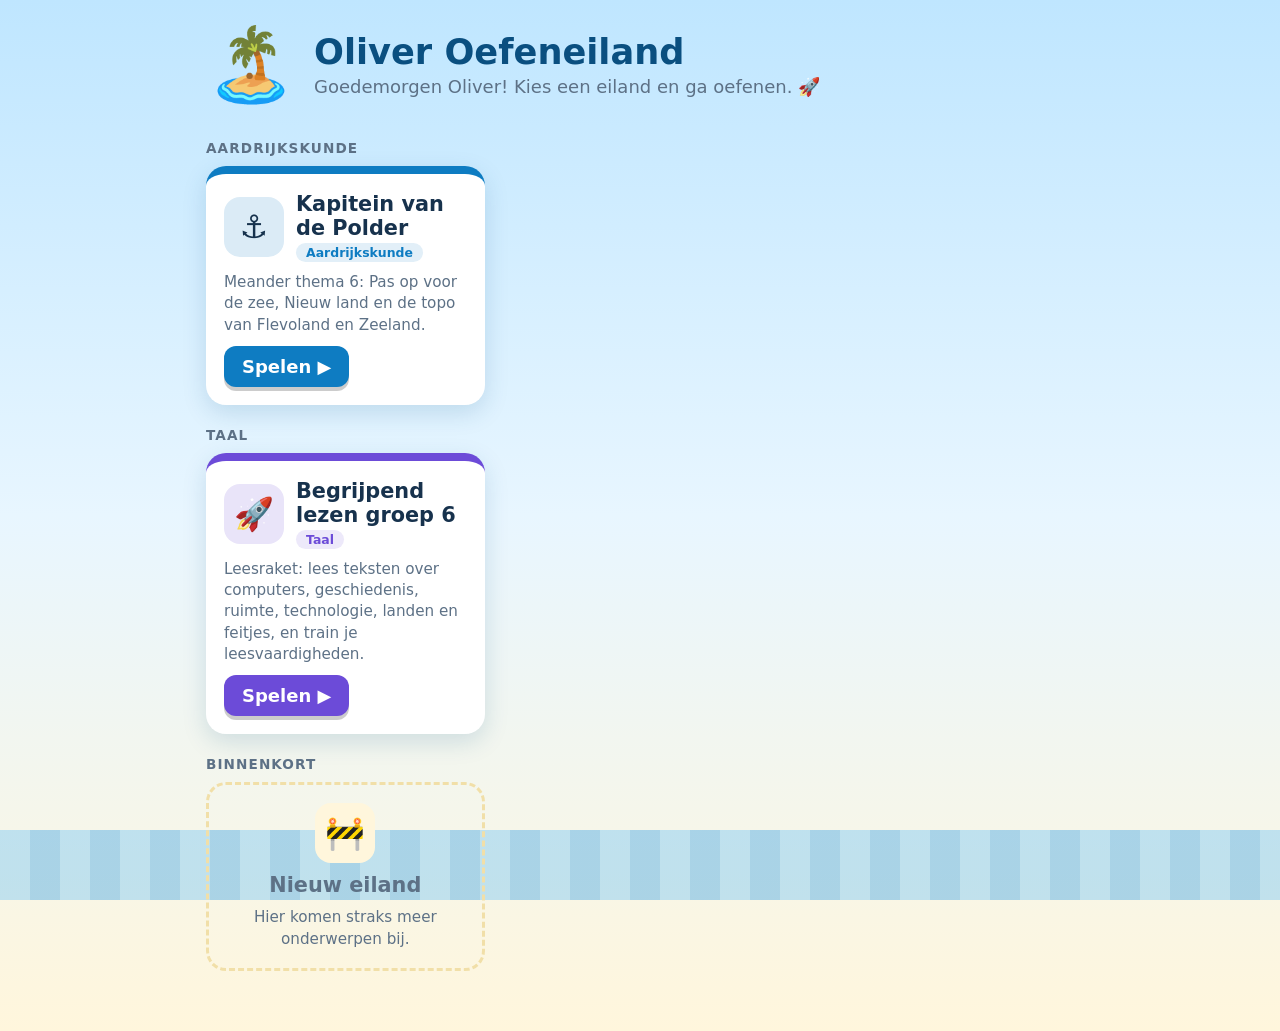
==== index.html @ 2e1a2558 "Voeg Oliver school project toe Begrijpend lezen groep 6, Kapitein van de Polder en de startpagina.  " ====
<!DOCTYPE html>
<html lang="nl">
<head>
  <meta charset="UTF-8">
  <meta name="viewport" content="width=device-width, initial-scale=1, viewport-fit=cover">
  <meta name="theme-color" content="#0e7cc2">
  <meta name="apple-mobile-web-app-capable" content="yes">
  <title>Oliver Oefeneiland</title>
  <style>
    :root {
      --sea: #0e7cc2;
      --sea-dark: #0a4f80;
      --sea-light: #d9f0ff;
      --sand: #fff6dc;
      --sand-dark: #f1dfa8;
      --green: #2fb36b;
      --text: #17324d;
      --muted: #5d7186;
      --card: #ffffff;
      --shadow: 0 8px 24px rgba(10, 79, 128, .15);
      color-scheme: light;
    }
    * { box-sizing: border-box; }
    body {
      margin: 0; min-height: 100vh; color: var(--text);
      font-family: "Trebuchet MS", "Segoe UI", system-ui, sans-serif; font-size: 18px;
      background: linear-gradient(180deg, #bfe6ff 0%, #e8f6ff 50%, var(--sand) 100%);
    }
    .wrap { max-width: 900px; margin: 0 auto; padding-inline: 16px; padding-block: 0 60px; }

    /* ---------- kop ---------- */
    .hero { display: flex; align-items: center; gap: 18px; padding-block: 28px 18px; }
    .hero-island { font-size: 4.5rem; line-height: 1; animation: bob 3s ease-in-out infinite; }
    @keyframes bob { 50% { transform: translateY(-6px) rotate(-3deg); } }
    .hero h1 { margin: 0; font-size: 2.2rem; color: var(--sea-dark); text-wrap: balance; }
    .hero p { margin: 4px 0 0; color: var(--muted); }

    .sea { position: fixed; left: 0; right: 0; bottom: 0; height: 70px; z-index: -1; opacity: .45;
      background: repeating-linear-gradient(90deg, #7cc8f5 0 30px, #4aa9e6 30px 60px); animation: flow 8s linear infinite; }
    @keyframes flow { to { background-position: 120px 0; } }

    /* ---------- tegels ---------- */
    .vak { margin: 22px 0 10px; font-size: .85rem; text-transform: uppercase; letter-spacing: .08em; color: var(--muted); }
    .tiles { display: grid; grid-template-columns: repeat(auto-fill, minmax(260px, 1fr)); gap: 16px; }
    .tile {
      display: flex; flex-direction: column; gap: 10px; min-width: 0;
      background: var(--card); border-radius: 20px; padding: 18px; box-shadow: var(--shadow);
      text-decoration: none; color: inherit; border-top: 8px solid var(--tile, var(--sea));
      transition: transform .15s;
    }
    .tile:hover, .tile:focus-visible { transform: translateY(-4px) rotate(-.5deg); }
    .tile:focus-visible { outline: 3px solid var(--tile, var(--sea)); outline-offset: 3px; }
    .tile-head { display: flex; align-items: center; gap: 12px; }
    .tile-emoji {
      flex-shrink: 0; width: 60px; height: 60px; border-radius: 16px; display: grid; place-items: center;
      font-size: 2rem; background: color-mix(in srgb, var(--tile, var(--sea)) 15%, white);
    }
    .tile h2 { margin: 0; font-size: 1.3rem; text-wrap: balance; }
    .chip { display: inline-block; font-size: .78rem; font-weight: bold; color: var(--tile, var(--sea));
      background: color-mix(in srgb, var(--tile, var(--sea)) 12%, white); border-radius: 999px; padding: 2px 10px; }
    .tile p { margin: 0; color: var(--muted); font-size: .95rem; line-height: 1.4; }
    .stats { list-style: none; margin: 0; padding: 10px 12px; background: var(--sand); border-radius: 12px; font-size: .9rem; display: grid; gap: 3px; }
    .bar { height: 10px; border-radius: 99px; background: #e3edf5; overflow: hidden; }
    .bar span { display: block; height: 100%; background: var(--green); border-radius: 99px; transition: width .6s; }
    .play { margin-top: auto; align-self: flex-start; background: var(--tile, var(--sea)); color: #fff; font-weight: bold;
      border-radius: 12px; padding: 10px 18px; box-shadow: 0 4px 0 rgba(0,0,0,.2); }

    .tile.soon { border: 3px dashed var(--sand-dark); border-top-width: 3px; background: transparent; box-shadow: none; justify-content: center; text-align: center; color: var(--muted); }
    .tile.soon .tile-emoji { margin: 0 auto; background: var(--sand); }

    @media (max-width: 560px) {
      body { font-size: 16px; }
      .hero { padding-block: 18px 8px; }
      .hero-island { font-size: 3.2rem; }
      .hero h1 { font-size: 1.6rem; }
    }
    @media (prefers-reduced-motion: reduce) { * { animation: none !important; transition: none !important; } }
  </style>
</head>
<body>
  <div class="sea" aria-hidden="true"></div>
  <main class="wrap">
    <header class="hero">
      <div class="hero-island">🏝️</div>
      <div>
        <h1>Oliver Oefeneiland</h1>
        <p id="greeting">Kies een eiland en ga oefenen!</p>
      </div>
    </header>

    <div id="tiles"></div>
  </main>

  <script src="onderwerpen.js"></script>
  <script>
    const esc = s => String(s).replace(/[&<>"]/g, c => ({ '&': '&amp;', '<': '&lt;', '>': '&gt;', '"': '&quot;' }[c]));

    const uur = new Date().getHours();
    const groet = uur < 12 ? 'Goedemorgen' : uur < 18 ? 'Goedemiddag' : 'Goedenavond';
    document.getElementById('greeting').textContent = `${groet} Oliver! Kies een eiland en ga oefenen. 🚀`;

    function tegel(o) {
      let v = null;
      try { v = o.voortgang ? o.voortgang() : null; } catch { v = null; }
      return `<a class="tile" href="${esc(o.link)}" style="--tile:${esc(o.kleur || '#0e7cc2')}">
        <div class="tile-head">
          <div class="tile-emoji">${o.emoji || '📘'}</div>
          <div><h2>${esc(o.titel)}</h2><span class="chip">${esc(o.vak)}</span></div>
        </div>
        <p>${esc(o.uitleg || '')}</p>
        ${v ? `<div class="bar" title="${v.procent}% klaar"><span style="width:${v.procent}%"></span></div>
               <ul class="stats">${v.regels.map(r => `<li>${esc(r)}</li>`).join('')}</ul>` : ''}
        <span class="play">${v && v.procent > 0 ? 'Verder spelen ▶' : 'Spelen ▶'}</span>
      </a>`;
    }

    // Groepeer de tegels per vak, in de volgorde waarin ze in onderwerpen.js staan
    const vakken = [...new Set(ONDERWERPEN.map(o => o.vak))];
    document.getElementById('tiles').innerHTML = vakken.map(vak => `
      <h3 class="vak">${esc(vak)}</h3>
      <div class="tiles">
        ${ONDERWERPEN.filter(o => o.vak === vak).map(tegel).join('')}
      </div>`).join('') + `
      <h3 class="vak">Binnenkort</h3>
      <div class="tiles">
        <div class="tile soon">
          <div class="tile-emoji">🚧</div>
          <h2>Nieuw eiland</h2>
          <p>Hier komen straks meer onderwerpen bij.</p>
        </div>
      </div>`;
  </script>
</body>
</html>
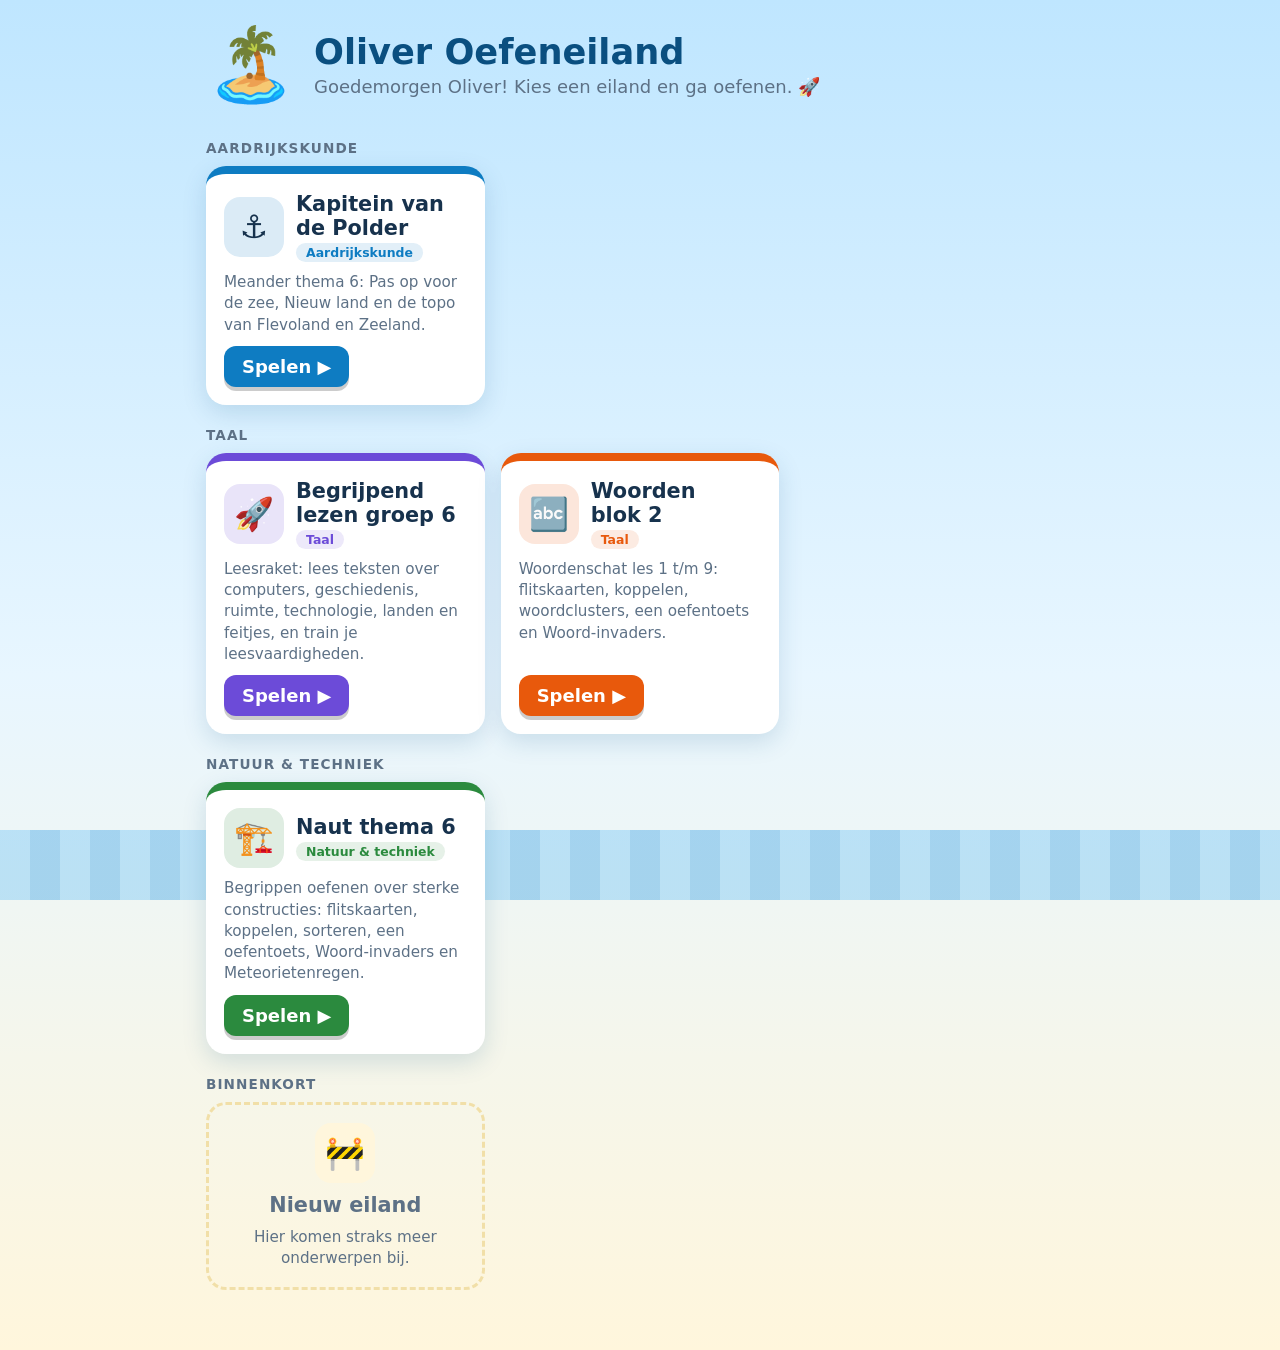
==== commit a13c820f: "Zet versienummers achter scripts en stylesheets tegen oude versies uit de cache Co-Authored-By: Clau" ====
--- a/index.html
+++ b/index.html
@@ -91,7 +91,7 @@
     <div id="tiles"></div>
   </main>
 
-  <script src="onderwerpen.js"></script>
+  <script src="onderwerpen.js?v=7020f00b"></script>
   <script>
     const esc = s => String(s).replace(/[&<>"]/g, c => ({ '&': '&amp;', '<': '&lt;', '>': '&gt;', '"': '&quot;' }[c]));
 
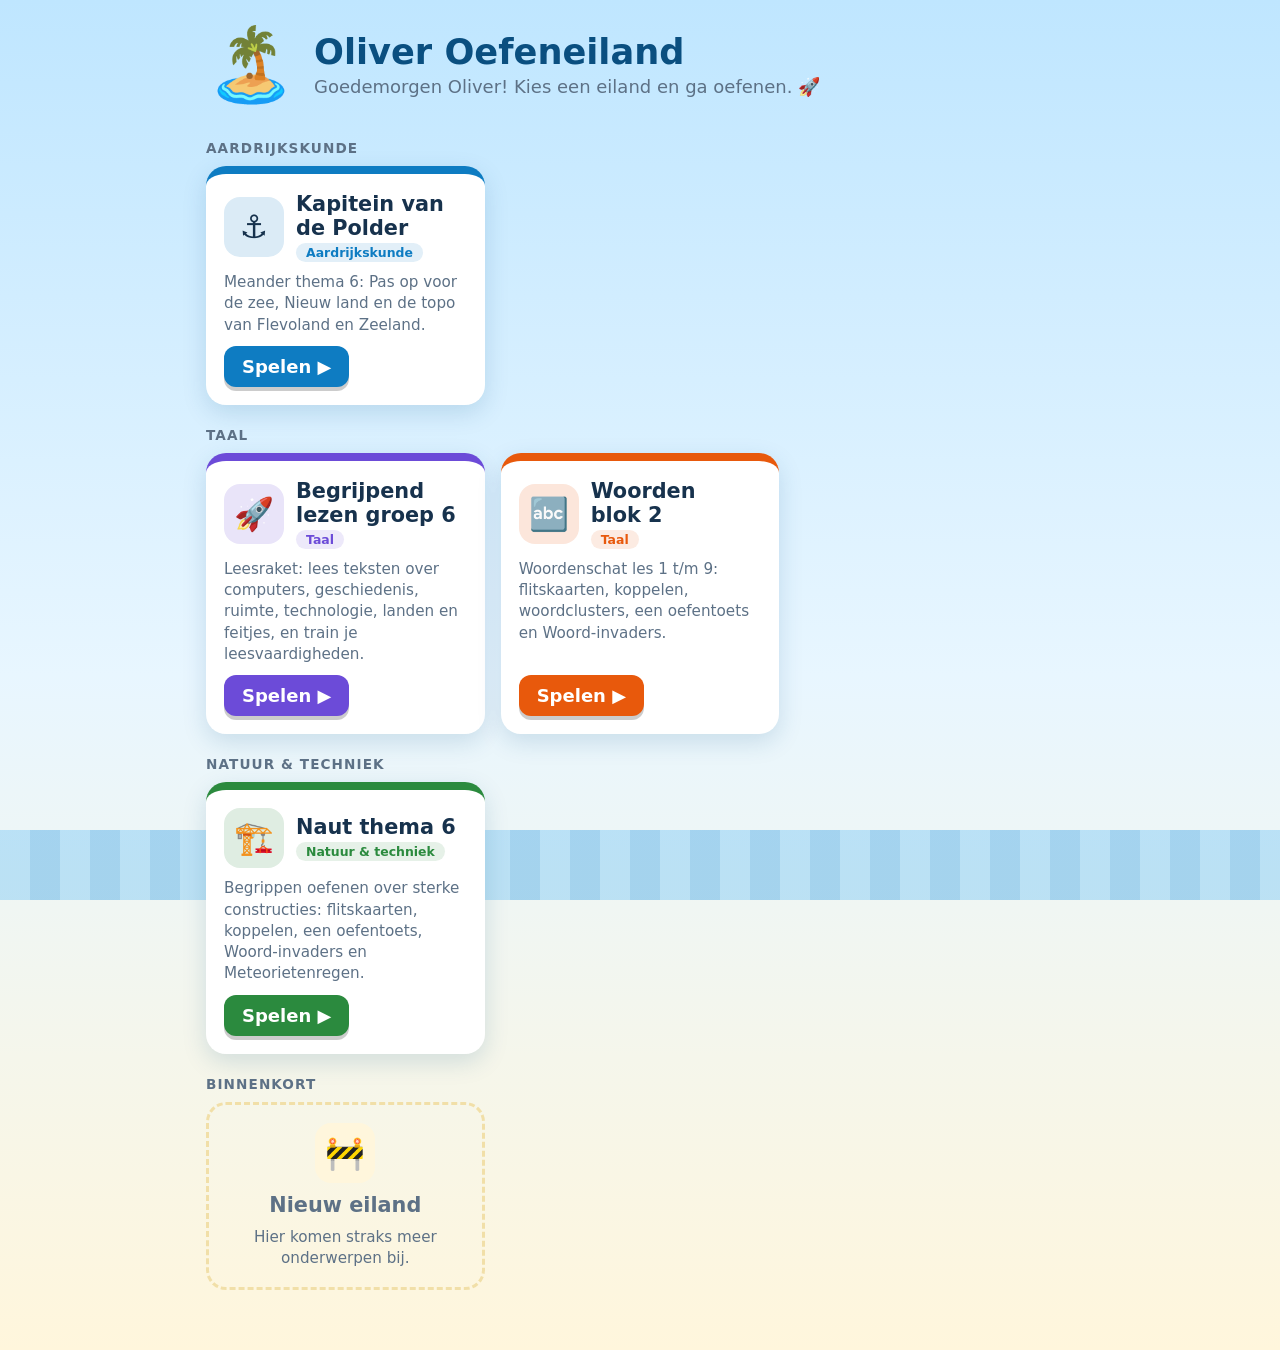
==== commit 20c1de0a: "Haal Sorteren en 'Wat hoort bij elkaar?' weg uit Naut thema 6 Co-Authored-By: Claude Opus 5.5 <norep" ====
--- a/index.html
+++ b/index.html
@@ -91,7 +91,7 @@
     <div id="tiles"></div>
   </main>
 
-  <script src="onderwerpen.js?v=7020f00b"></script>
+  <script src="onderwerpen.js?v=e3800f32"></script>
   <script>
     const esc = s => String(s).replace(/[&<>"]/g, c => ({ '&': '&amp;', '<': '&lt;', '>': '&gt;', '"': '&quot;' }[c]));
 
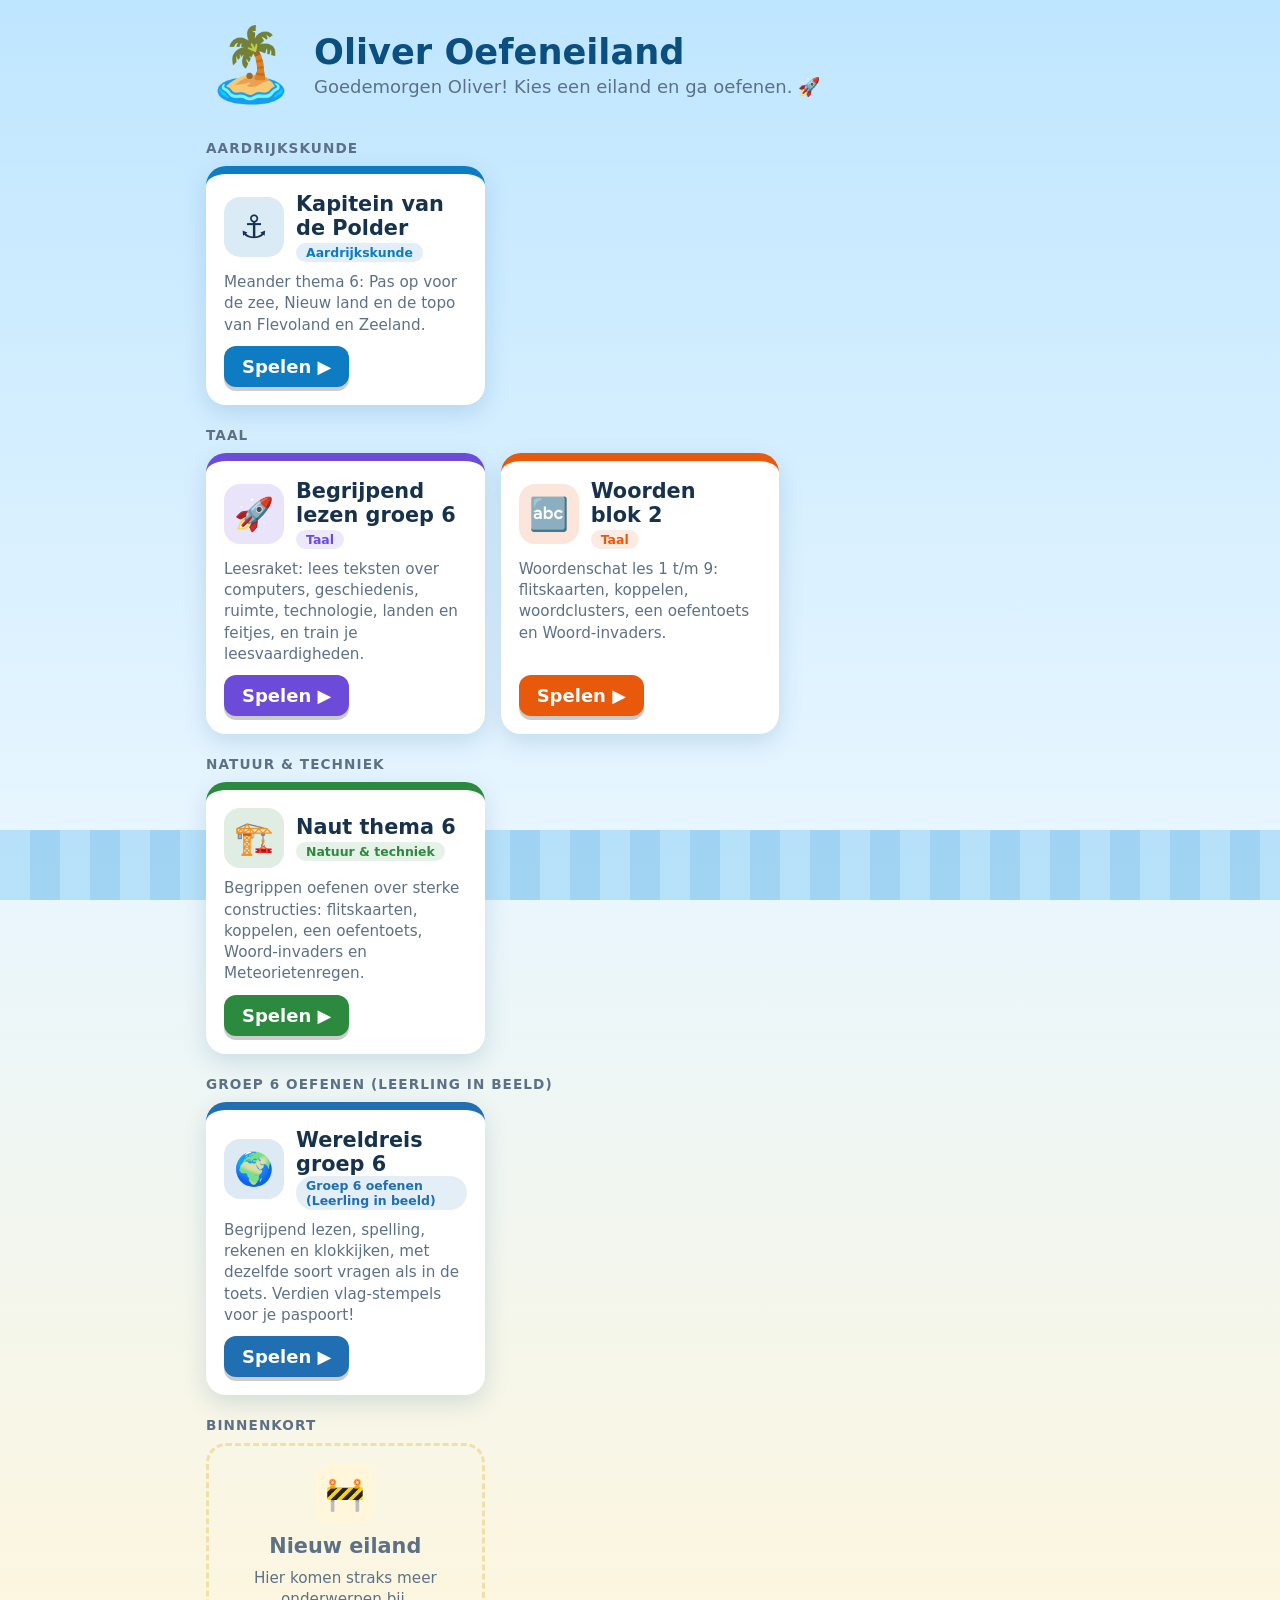
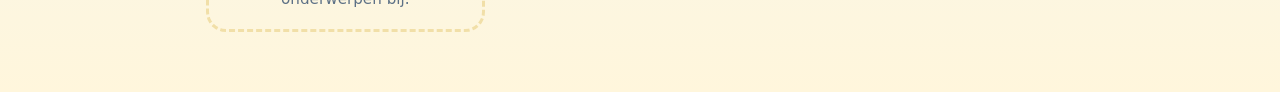
==== commit a81e4233: "Wereldreis groep 6: oefenen voor Leerling in beeld Begrijpend lezen (12 teksten met regelnummers, vr" ====
--- a/index.html
+++ b/index.html
@@ -91,7 +91,7 @@
     <div id="tiles"></div>
   </main>
 
-  <script src="onderwerpen.js?v=e3800f32"></script>
+  <script src="onderwerpen.js?v=50b39874"></script>
   <script>
     const esc = s => String(s).replace(/[&<>"]/g, c => ({ '&': '&amp;', '<': '&lt;', '>': '&gt;', '"': '&quot;' }[c]));
 
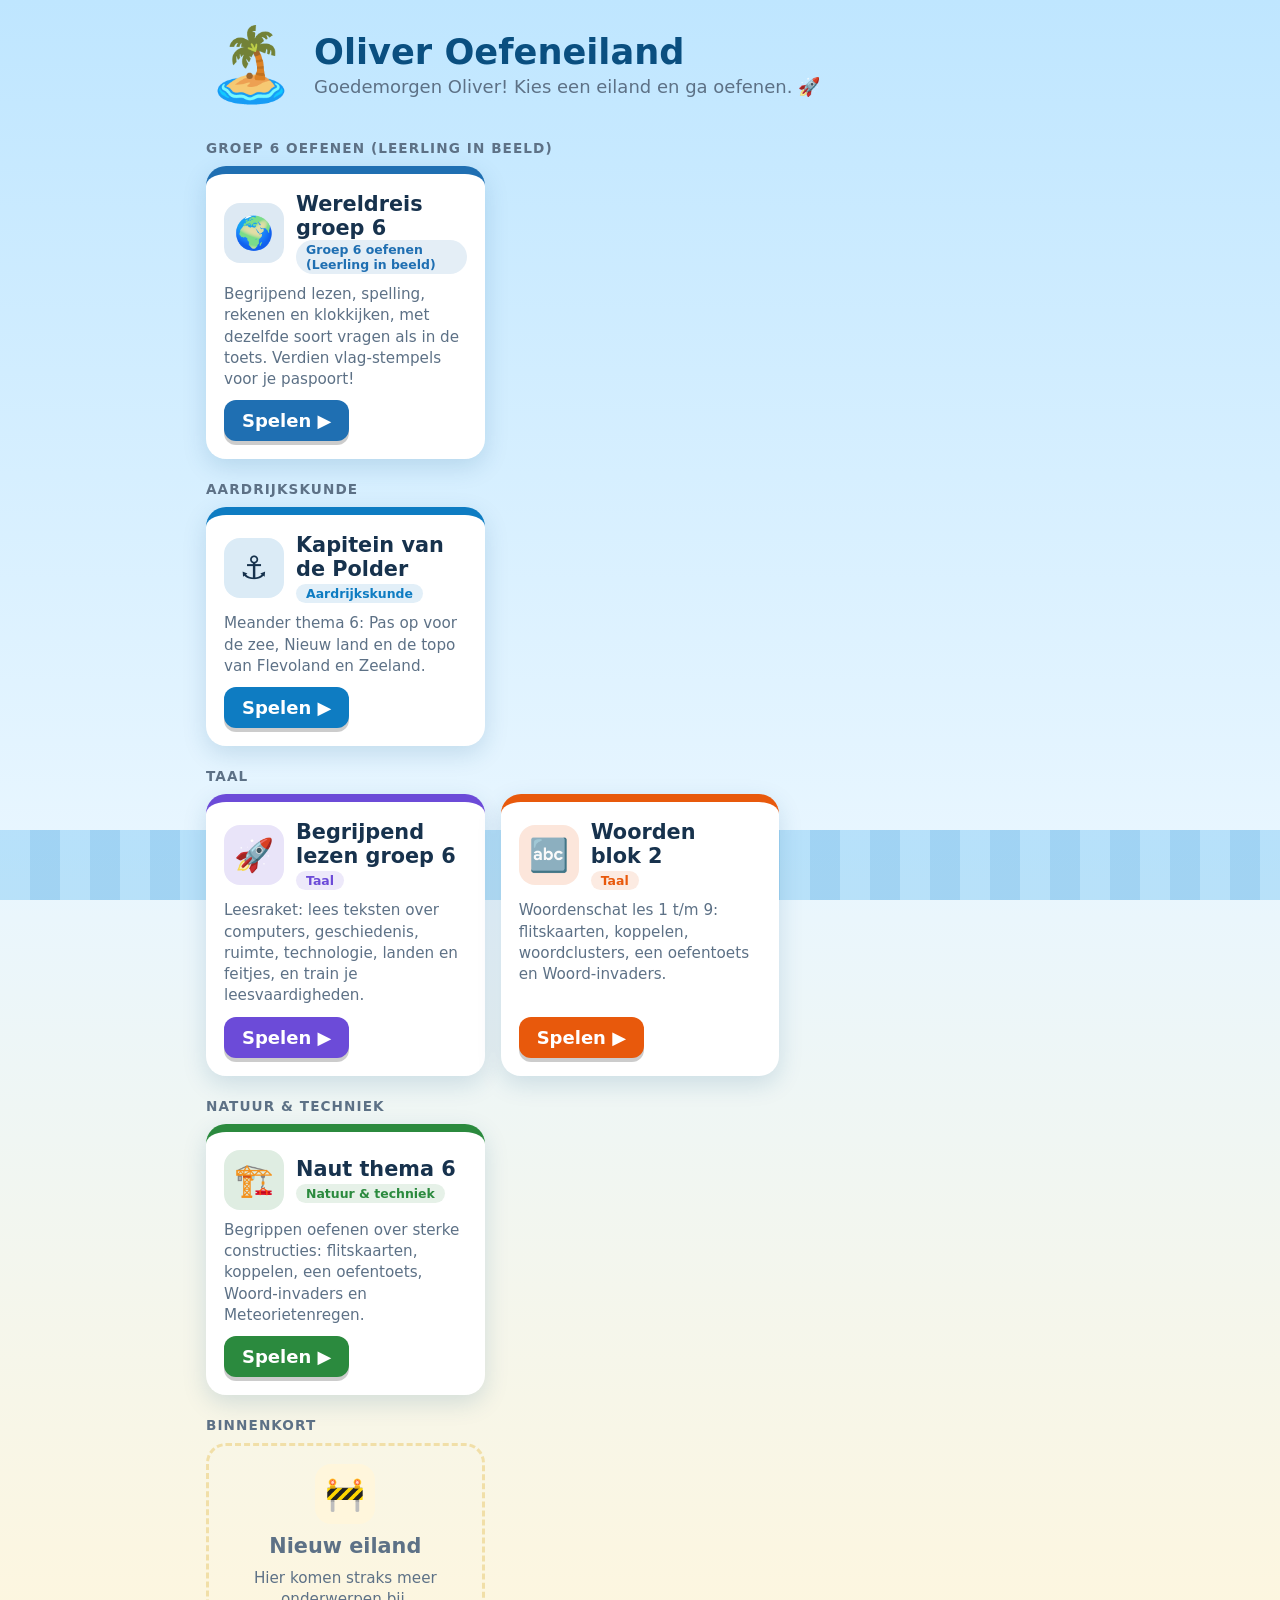
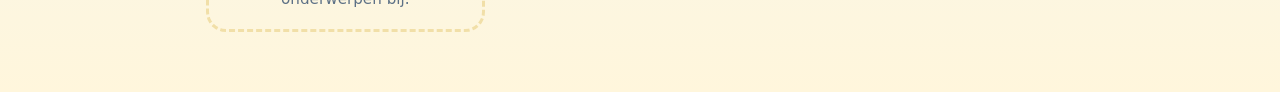
==== commit b57d47d5: "Wereldreis groep 6 bovenaan in het overzicht Co-Authored-By: Claude Opus 5.5 <noreply@anthropic.com>" ====
--- a/index.html
+++ b/index.html
@@ -91,7 +91,7 @@
     <div id="tiles"></div>
   </main>
 
-  <script src="onderwerpen.js?v=50b39874"></script>
+  <script src="onderwerpen.js?v=1a8f50e6"></script>
   <script>
     const esc = s => String(s).replace(/[&<>"]/g, c => ({ '&': '&amp;', '<': '&lt;', '>': '&gt;', '"': '&quot;' }[c]));
 
